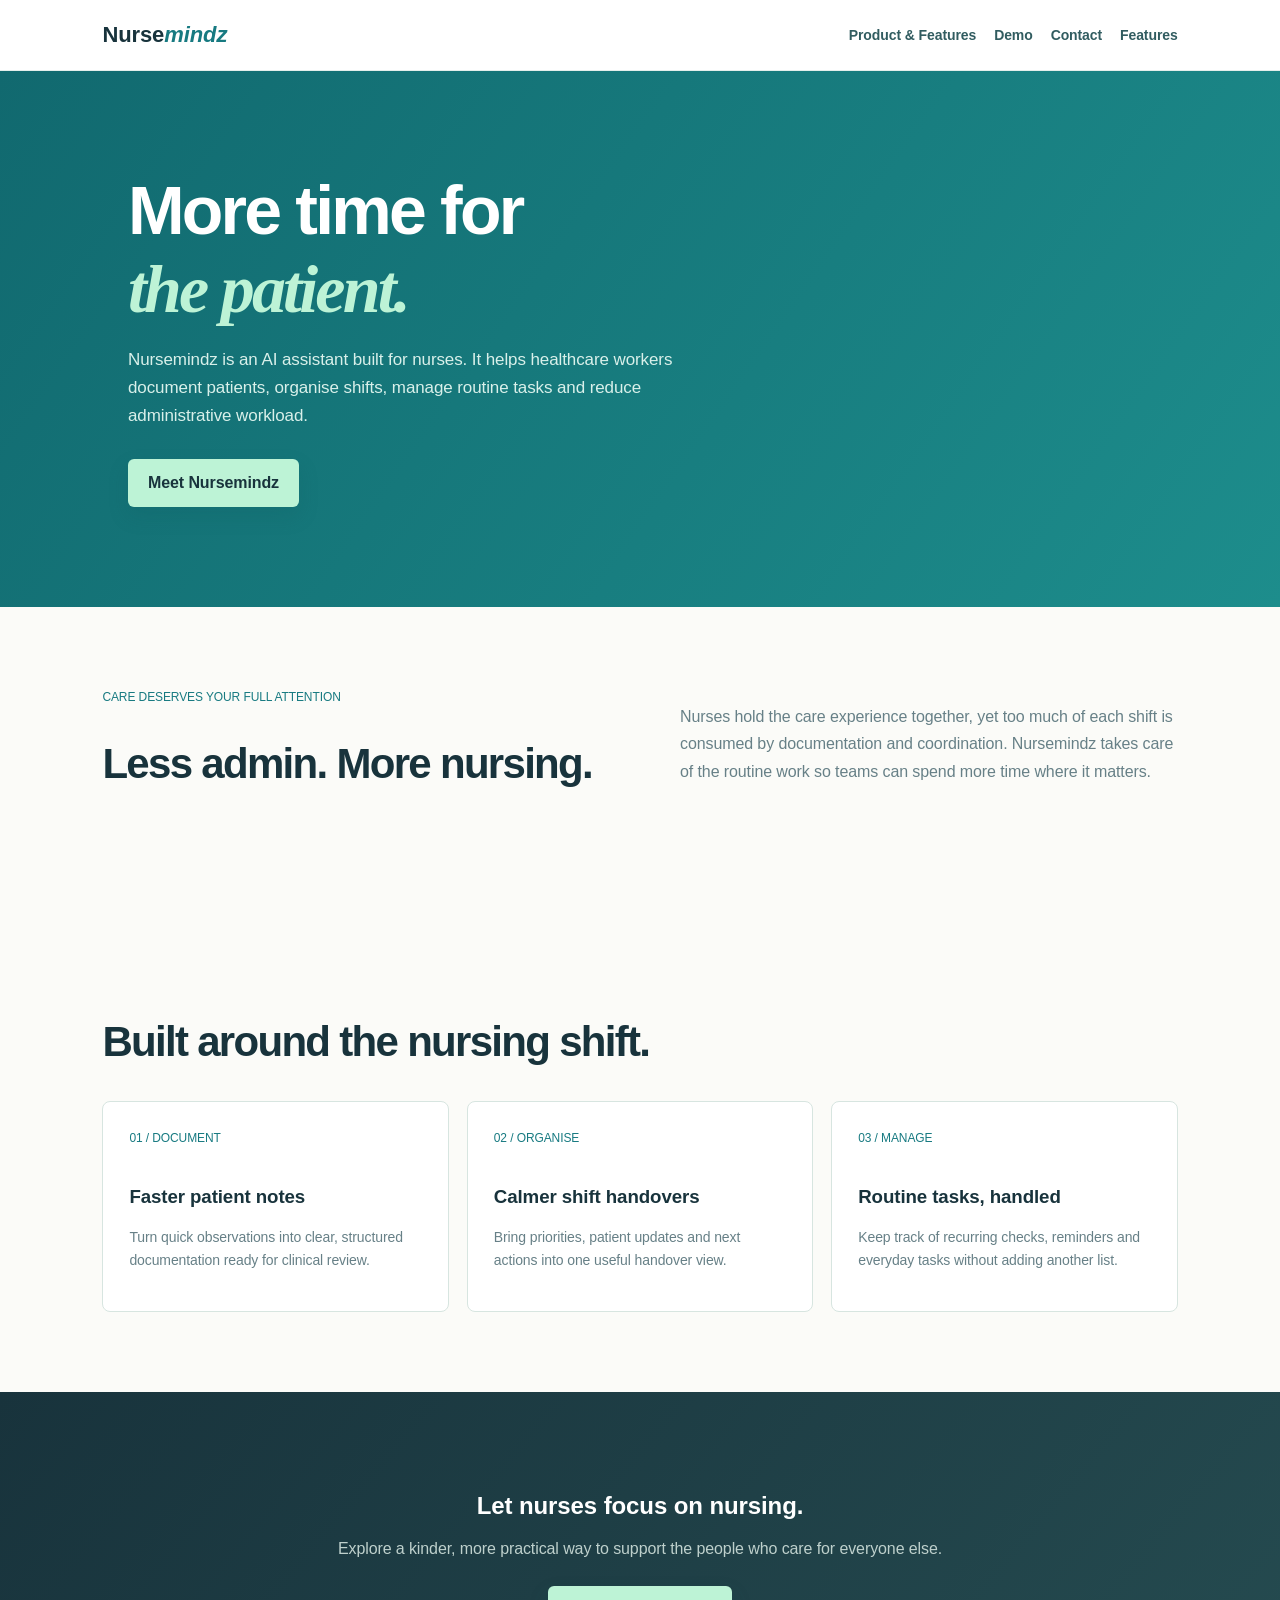
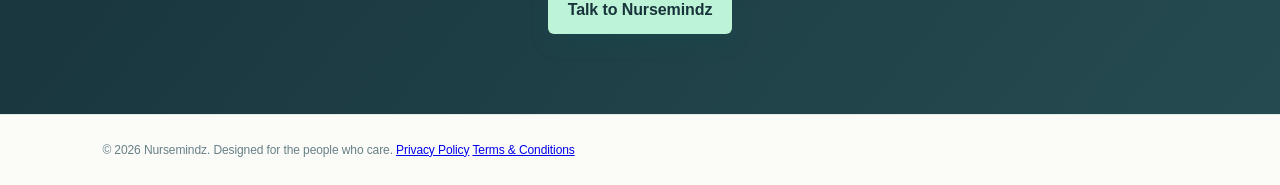
==== index.html @ aad873a4 "Initial commit" ====
<!doctype html><html><head><meta name="viewport" content="width=device-width"><title>Nursemindz | More time for care</title><style>body{margin:0;font-family:Arial;background:#fbfbf8;color:#18333c}.nav{padding:22px 8%;display:flex;justify-content:space-between;background:white}.logo{font-weight:800;font-size:22px}.logo i{color:#177a81}.nav a{margin-left:18px;font-size:14px}.hero{background:#177a81;color:white;padding:100px 10%}.hero h1{font-size:68px;margin:0}.hero h1 em{color:#bdf3d6;font-family:Georgia}.hero p{max-width:570px;line-height:1.65;color:#d9f0ea;font-size:17px}.btn{display:inline-block;background:#bdf3d6;color:#18333c;padding:15px 20px;font-weight:bold;margin-top:12px}.wrap{max-width:1100px;margin:auto;padding:80px 8%}.intro{display:grid;grid-template-columns:1fr 1fr;gap:80px}.intro p{color:#678087;line-height:1.7}.grid{display:grid;grid-template-columns:repeat(3,1fr);gap:18px}.card{padding:26px;background:#fff;border:1px solid #d7e5e0}.card span{color:#177a81;font-size:12px}.card h3{margin-top:40px}.card p{color:#678087;line-height:1.6;font-size:14px}.band{background:#18333c;color:white;text-align:center;padding:80px 8%}.band p{color:#bed0cc}.foot{padding:28px 8%;font-size:12px;color:#678087}@media(max-width:700px){.hero h1{font-size:45px}.intro,.grid{grid-template-columns:1fr}}</style><link rel="stylesheet" href="professional.css"></head><body><header class="nav"><span class="logo">Nurse<i>mindz</i></span><nav><a href="product.html">Product &amp; Features</a><a href="demo.html">Demo</a><a href="contact.html">Contact</a><a href="#features">Features</a></nav></header><main><section class="hero"><h1>More time for<br><em>the patient.</em></h1><p>Nursemindz is an AI assistant built for nurses. It helps healthcare workers document patients, organise shifts, manage routine tasks and reduce administrative workload.</p><a class="btn" href="#contact">Meet Nursemindz</a></section><section class="wrap intro"><div><span style="color:#177a81;font-size:12px">CARE DESERVES YOUR FULL ATTENTION</span><h2>Less admin. More nursing.</h2></div><p>Nurses hold the care experience together, yet too much of each shift is consumed by documentation and coordination. Nursemindz takes care of the routine work so teams can spend more time where it matters.</p></section><section class="wrap" id="features"><h2>Built around the nursing shift.</h2><div class="grid"><article class="card"><span>01 / DOCUMENT</span><h3>Faster patient notes</h3><p>Turn quick observations into clear, structured documentation ready for clinical review.</p></article><article class="card"><span>02 / ORGANISE</span><h3>Calmer shift handovers</h3><p>Bring priorities, patient updates and next actions into one useful handover view.</p></article><article class="card"><span>03 / MANAGE</span><h3>Routine tasks, handled</h3><p>Keep track of recurring checks, reminders and everyday tasks without adding another list.</p></article></div></section><section class="band" id="contact"><h2>Let nurses focus on nursing.</h2><p>Explore a kinder, more practical way to support the people who care for everyone else.</p><a class="btn" href="mailto:hello@nursemindz.it.com">Talk to Nursemindz</a></section></main><footer class="foot">© 2026 Nursemindz. Designed for the people who care. <a href="privacy.html">Privacy Policy</a> <a href="terms.html">Terms &amp; Conditions</a></footer></body></html>
---- professional.css ----
body{letter-spacing:-.1px}.nav{border-bottom:1px solid #e4eeeb;align-items:center}.nav nav{display:flex;align-items:center}.nav a{color:#315c60;text-decoration:none;font-weight:600}.nav a:hover{color:#177a81}.hero{background:linear-gradient(125deg,#11696f,#1d8d8c)}.hero h1{letter-spacing:-2.8px}.btn{border-radius:6px;box-shadow:0 9px 20px rgba(16,91,94,.18);text-decoration:none}.wrap h2{font-size:42px;letter-spacing:-1.7px}.card{border-radius:8px;transition:transform .2s ease,box-shadow .2s ease}.card:hover{transform:translateY(-4px);box-shadow:0 14px 28px rgba(24,51,60,.09)}.band{background:linear-gradient(130deg,#18333c,#254b50)}.foot{border-top:1px solid #e2ebe8}
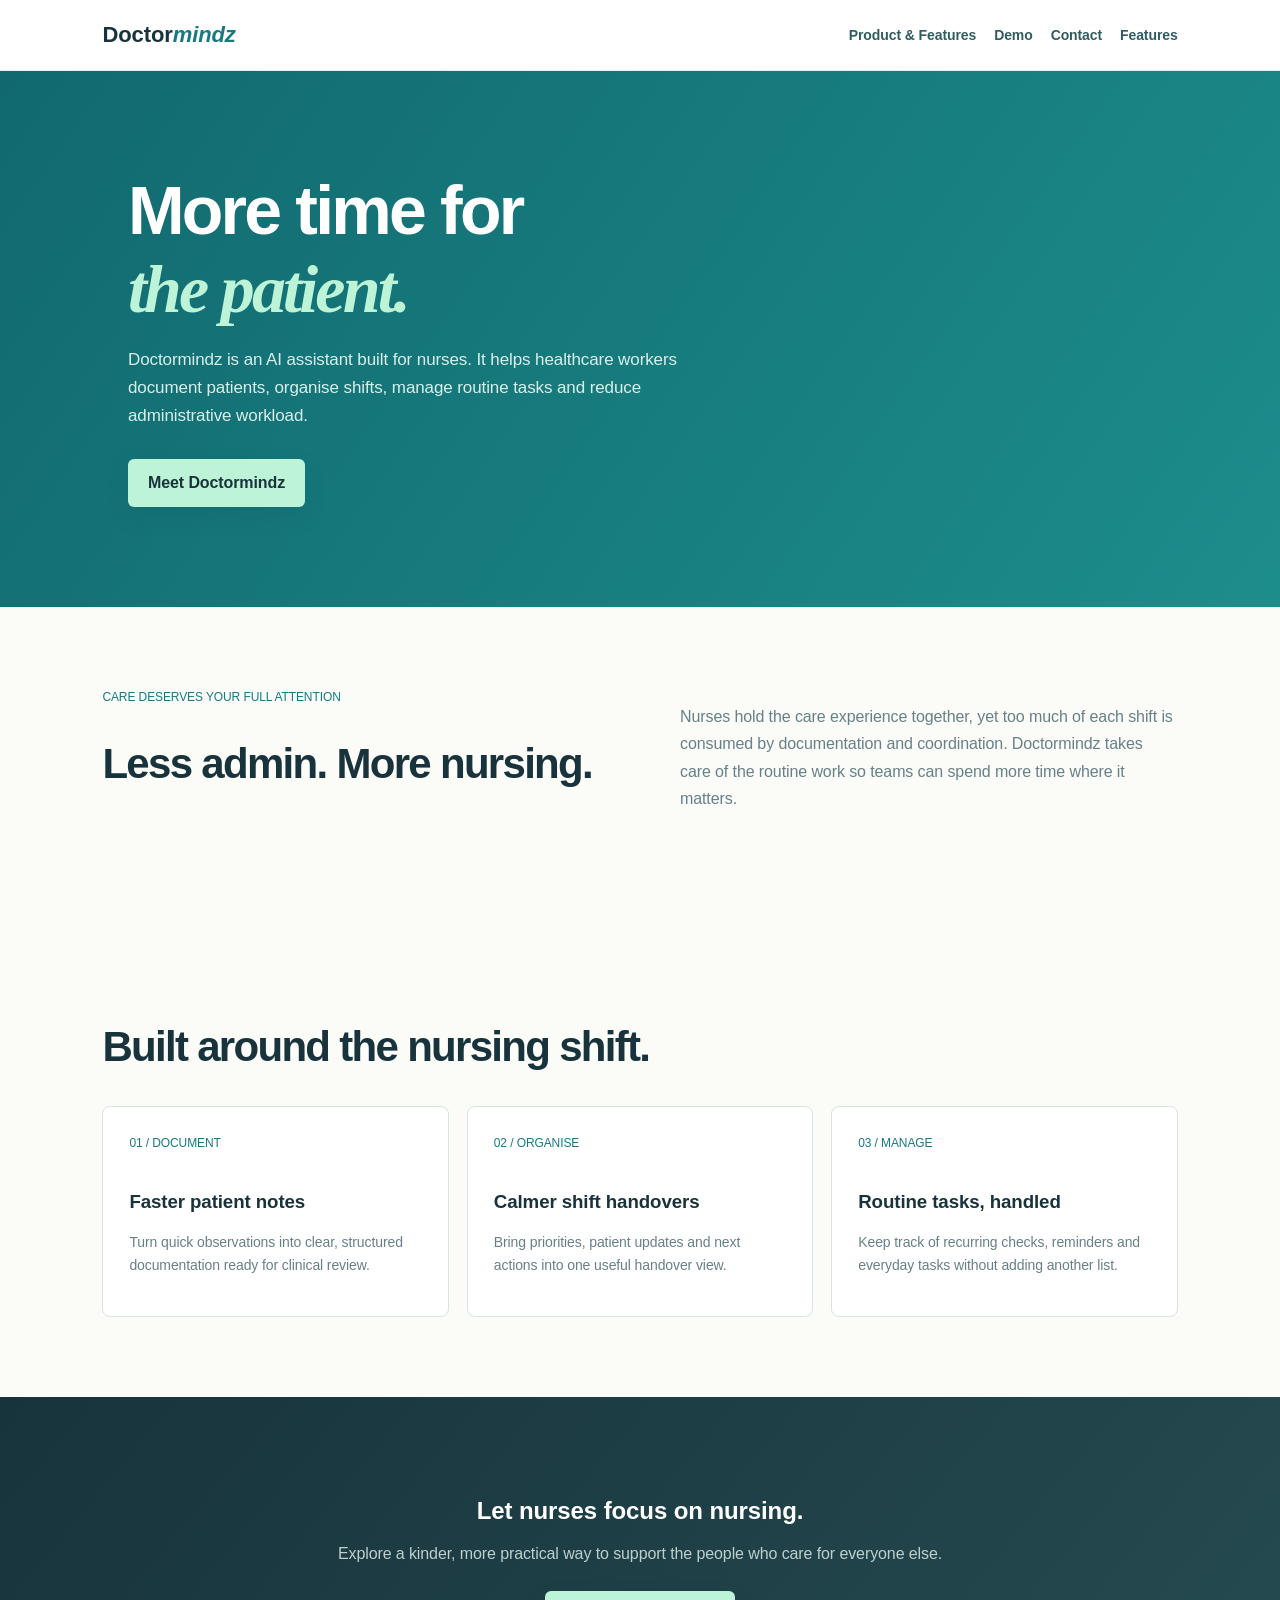
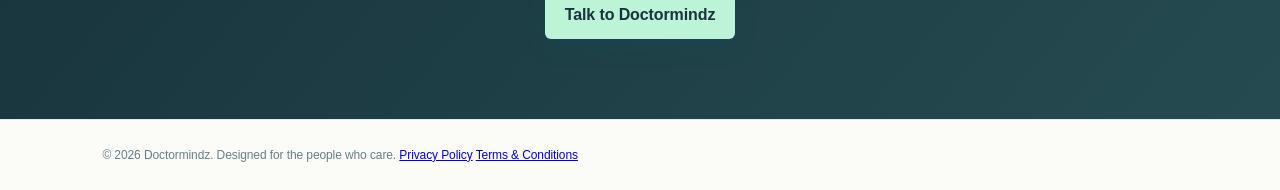
==== commit 42a1b4ea: "Rename site to Doctormindz and add SEO files" ====
--- a/index.html
+++ b/index.html
@@ -1 +1 @@
-<!doctype html><html><head><meta name="viewport" content="width=device-width"><title>Nursemindz | More time for care</title><style>body{margin:0;font-family:Arial;background:#fbfbf8;color:#18333c}.nav{padding:22px 8%;display:flex;justify-content:space-between;background:white}.logo{font-weight:800;font-size:22px}.logo i{color:#177a81}.nav a{margin-left:18px;font-size:14px}.hero{background:#177a81;color:white;padding:100px 10%}.hero h1{font-size:68px;margin:0}.hero h1 em{color:#bdf3d6;font-family:Georgia}.hero p{max-width:570px;line-height:1.65;color:#d9f0ea;font-size:17px}.btn{display:inline-block;background:#bdf3d6;color:#18333c;padding:15px 20px;font-weight:bold;margin-top:12px}.wrap{max-width:1100px;margin:auto;padding:80px 8%}.intro{display:grid;grid-template-columns:1fr 1fr;gap:80px}.intro p{color:#678087;line-height:1.7}.grid{display:grid;grid-template-columns:repeat(3,1fr);gap:18px}.card{padding:26px;background:#fff;border:1px solid #d7e5e0}.card span{color:#177a81;font-size:12px}.card h3{margin-top:40px}.card p{color:#678087;line-height:1.6;font-size:14px}.band{background:#18333c;color:white;text-align:center;padding:80px 8%}.band p{color:#bed0cc}.foot{padding:28px 8%;font-size:12px;color:#678087}@media(max-width:700px){.hero h1{font-size:45px}.intro,.grid{grid-template-columns:1fr}}</style><link rel="stylesheet" href="professional.css"></head><body><header class="nav"><span class="logo">Nurse<i>mindz</i></span><nav><a href="product.html">Product &amp; Features</a><a href="demo.html">Demo</a><a href="contact.html">Contact</a><a href="#features">Features</a></nav></header><main><section class="hero"><h1>More time for<br><em>the patient.</em></h1><p>Nursemindz is an AI assistant built for nurses. It helps healthcare workers document patients, organise shifts, manage routine tasks and reduce administrative workload.</p><a class="btn" href="#contact">Meet Nursemindz</a></section><section class="wrap intro"><div><span style="color:#177a81;font-size:12px">CARE DESERVES YOUR FULL ATTENTION</span><h2>Less admin. More nursing.</h2></div><p>Nurses hold the care experience together, yet too much of each shift is consumed by documentation and coordination. Nursemindz takes care of the routine work so teams can spend more time where it matters.</p></section><section class="wrap" id="features"><h2>Built around the nursing shift.</h2><div class="grid"><article class="card"><span>01 / DOCUMENT</span><h3>Faster patient notes</h3><p>Turn quick observations into clear, structured documentation ready for clinical review.</p></article><article class="card"><span>02 / ORGANISE</span><h3>Calmer shift handovers</h3><p>Bring priorities, patient updates and next actions into one useful handover view.</p></article><article class="card"><span>03 / MANAGE</span><h3>Routine tasks, handled</h3><p>Keep track of recurring checks, reminders and everyday tasks without adding another list.</p></article></div></section><section class="band" id="contact"><h2>Let nurses focus on nursing.</h2><p>Explore a kinder, more practical way to support the people who care for everyone else.</p><a class="btn" href="mailto:hello@nursemindz.it.com">Talk to Nursemindz</a></section></main><footer class="foot">© 2026 Nursemindz. Designed for the people who care. <a href="privacy.html">Privacy Policy</a> <a href="terms.html">Terms &amp; Conditions</a></footer></body></html>
+<!doctype html><html><head><meta name="viewport" content="width=device-width"><title>Doctormindz | More time for care</title><style>body{margin:0;font-family:Arial;background:#fbfbf8;color:#18333c}.nav{padding:22px 8%;display:flex;justify-content:space-between;background:white}.logo{font-weight:800;font-size:22px}.logo i{color:#177a81}.nav a{margin-left:18px;font-size:14px}.hero{background:#177a81;color:white;padding:100px 10%}.hero h1{font-size:68px;margin:0}.hero h1 em{color:#bdf3d6;font-family:Georgia}.hero p{max-width:570px;line-height:1.65;color:#d9f0ea;font-size:17px}.btn{display:inline-block;background:#bdf3d6;color:#18333c;padding:15px 20px;font-weight:bold;margin-top:12px}.wrap{max-width:1100px;margin:auto;padding:80px 8%}.intro{display:grid;grid-template-columns:1fr 1fr;gap:80px}.intro p{color:#678087;line-height:1.7}.grid{display:grid;grid-template-columns:repeat(3,1fr);gap:18px}.card{padding:26px;background:#fff;border:1px solid #d7e5e0}.card span{color:#177a81;font-size:12px}.card h3{margin-top:40px}.card p{color:#678087;line-height:1.6;font-size:14px}.band{background:#18333c;color:white;text-align:center;padding:80px 8%}.band p{color:#bed0cc}.foot{padding:28px 8%;font-size:12px;color:#678087}@media(max-width:700px){.hero h1{font-size:45px}.intro,.grid{grid-template-columns:1fr}}</style><link rel="stylesheet" href="professional.css"></head><body><header class="nav"><span class="logo">Doctor<i>mindz</i></span><nav><a href="product.html">Product &amp; Features</a><a href="demo.html">Demo</a><a href="contact.html">Contact</a><a href="#features">Features</a></nav></header><main><section class="hero"><h1>More time for<br><em>the patient.</em></h1><p>Doctormindz is an AI assistant built for nurses. It helps healthcare workers document patients, organise shifts, manage routine tasks and reduce administrative workload.</p><a class="btn" href="#contact">Meet Doctormindz</a></section><section class="wrap intro"><div><span style="color:#177a81;font-size:12px">CARE DESERVES YOUR FULL ATTENTION</span><h2>Less admin. More nursing.</h2></div><p>Nurses hold the care experience together, yet too much of each shift is consumed by documentation and coordination. Doctormindz takes care of the routine work so teams can spend more time where it matters.</p></section><section class="wrap" id="features"><h2>Built around the nursing shift.</h2><div class="grid"><article class="card"><span>01 / DOCUMENT</span><h3>Faster patient notes</h3><p>Turn quick observations into clear, structured documentation ready for clinical review.</p></article><article class="card"><span>02 / ORGANISE</span><h3>Calmer shift handovers</h3><p>Bring priorities, patient updates and next actions into one useful handover view.</p></article><article class="card"><span>03 / MANAGE</span><h3>Routine tasks, handled</h3><p>Keep track of recurring checks, reminders and everyday tasks without adding another list.</p></article></div></section><section class="band" id="contact"><h2>Let nurses focus on nursing.</h2><p>Explore a kinder, more practical way to support the people who care for everyone else.</p><a class="btn" href="mailto:hello@doctormindz.org">Talk to Doctormindz</a></section></main><footer class="foot">© 2026 Doctormindz. Designed for the people who care. <a href="privacy.html">Privacy Policy</a> <a href="terms.html">Terms &amp; Conditions</a></footer></body></html>
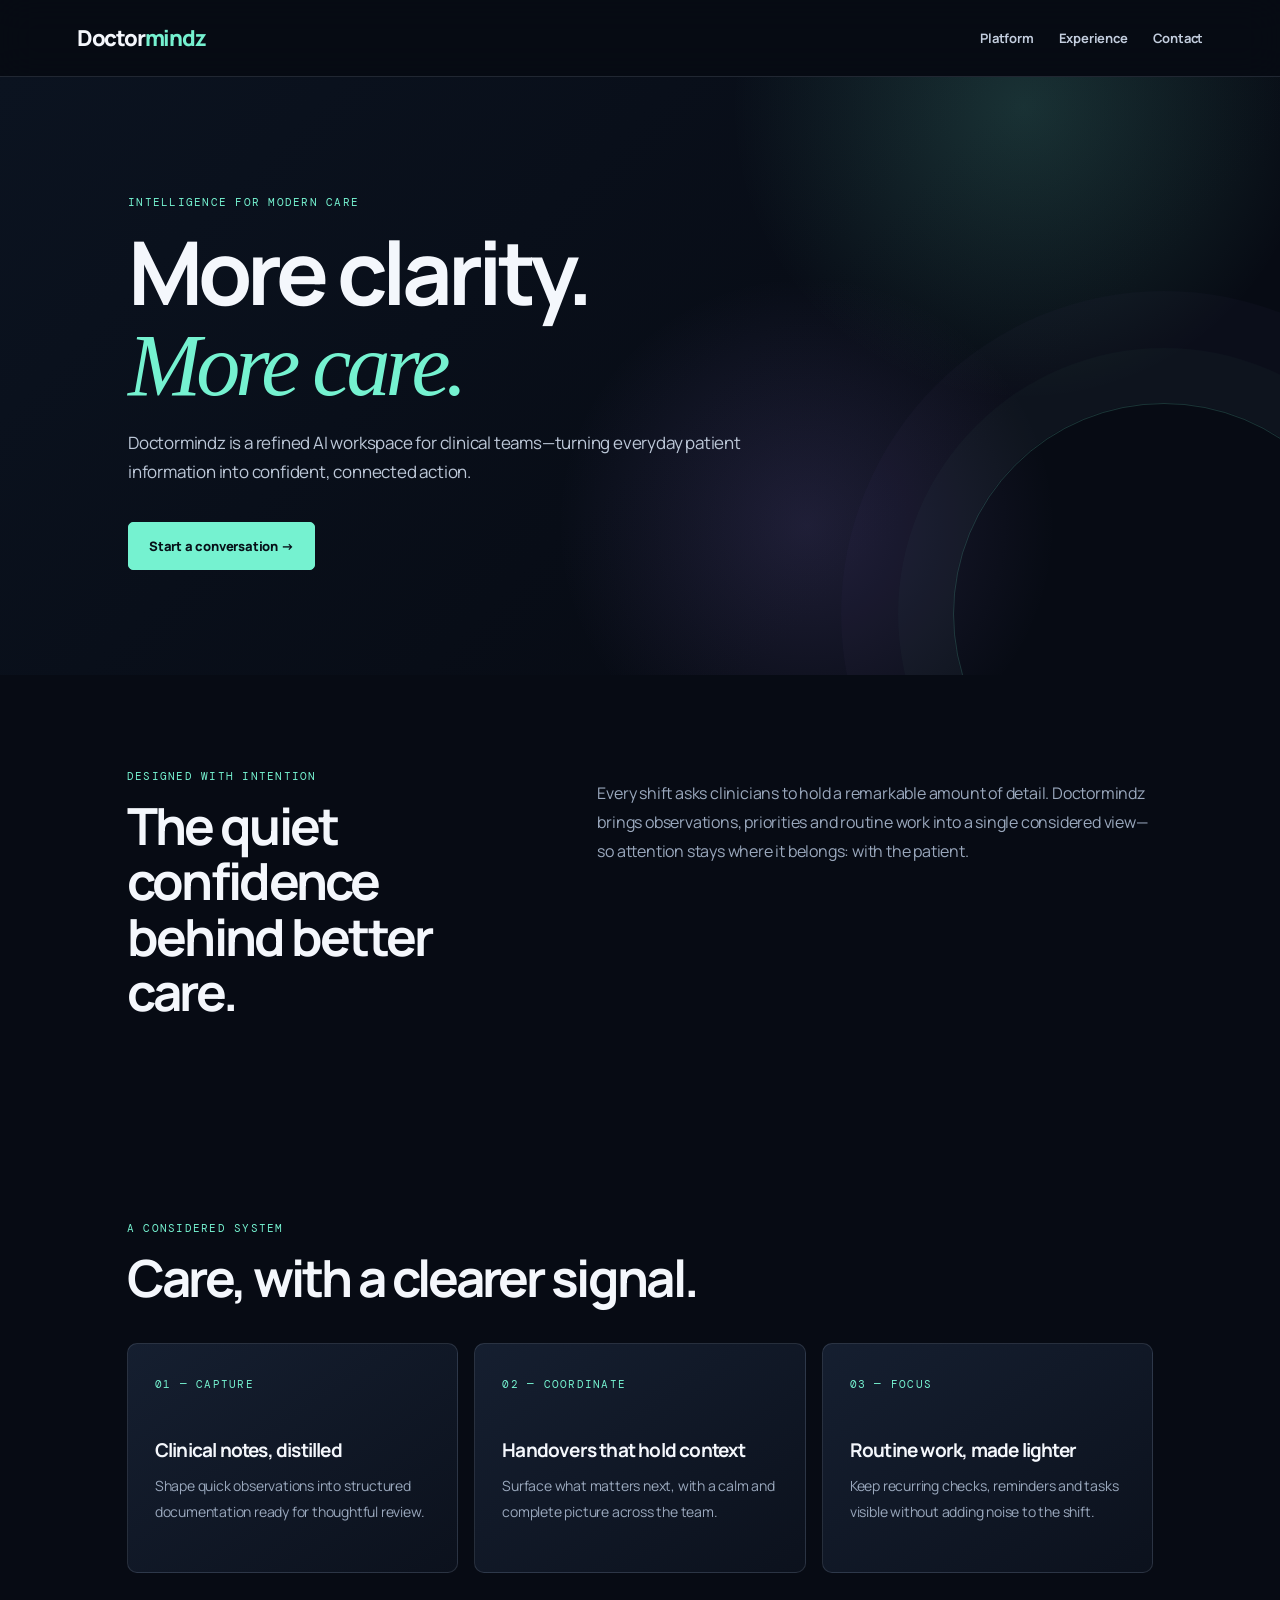
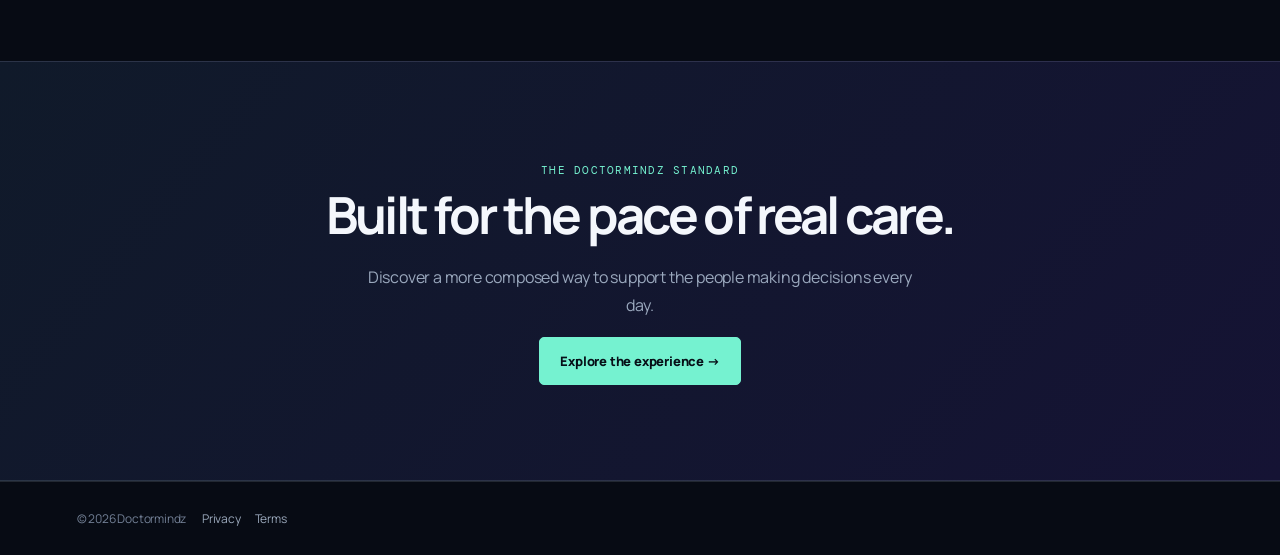
==== commit 5ecf5e8d: "Redesign site with a premium dark interface" ====
--- a/index.html
+++ b/index.html
@@ -1 +1 @@
-<!doctype html><html><head><meta name="viewport" content="width=device-width"><title>Doctormindz | More time for care</title><style>body{margin:0;font-family:Arial;background:#fbfbf8;color:#18333c}.nav{padding:22px 8%;display:flex;justify-content:space-between;background:white}.logo{font-weight:800;font-size:22px}.logo i{color:#177a81}.nav a{margin-left:18px;font-size:14px}.hero{background:#177a81;color:white;padding:100px 10%}.hero h1{font-size:68px;margin:0}.hero h1 em{color:#bdf3d6;font-family:Georgia}.hero p{max-width:570px;line-height:1.65;color:#d9f0ea;font-size:17px}.btn{display:inline-block;background:#bdf3d6;color:#18333c;padding:15px 20px;font-weight:bold;margin-top:12px}.wrap{max-width:1100px;margin:auto;padding:80px 8%}.intro{display:grid;grid-template-columns:1fr 1fr;gap:80px}.intro p{color:#678087;line-height:1.7}.grid{display:grid;grid-template-columns:repeat(3,1fr);gap:18px}.card{padding:26px;background:#fff;border:1px solid #d7e5e0}.card span{color:#177a81;font-size:12px}.card h3{margin-top:40px}.card p{color:#678087;line-height:1.6;font-size:14px}.band{background:#18333c;color:white;text-align:center;padding:80px 8%}.band p{color:#bed0cc}.foot{padding:28px 8%;font-size:12px;color:#678087}@media(max-width:700px){.hero h1{font-size:45px}.intro,.grid{grid-template-columns:1fr}}</style><link rel="stylesheet" href="professional.css"></head><body><header class="nav"><span class="logo">Doctor<i>mindz</i></span><nav><a href="product.html">Product &amp; Features</a><a href="demo.html">Demo</a><a href="contact.html">Contact</a><a href="#features">Features</a></nav></header><main><section class="hero"><h1>More time for<br><em>the patient.</em></h1><p>Doctormindz is an AI assistant built for nurses. It helps healthcare workers document patients, organise shifts, manage routine tasks and reduce administrative workload.</p><a class="btn" href="#contact">Meet Doctormindz</a></section><section class="wrap intro"><div><span style="color:#177a81;font-size:12px">CARE DESERVES YOUR FULL ATTENTION</span><h2>Less admin. More nursing.</h2></div><p>Nurses hold the care experience together, yet too much of each shift is consumed by documentation and coordination. Doctormindz takes care of the routine work so teams can spend more time where it matters.</p></section><section class="wrap" id="features"><h2>Built around the nursing shift.</h2><div class="grid"><article class="card"><span>01 / DOCUMENT</span><h3>Faster patient notes</h3><p>Turn quick observations into clear, structured documentation ready for clinical review.</p></article><article class="card"><span>02 / ORGANISE</span><h3>Calmer shift handovers</h3><p>Bring priorities, patient updates and next actions into one useful handover view.</p></article><article class="card"><span>03 / MANAGE</span><h3>Routine tasks, handled</h3><p>Keep track of recurring checks, reminders and everyday tasks without adding another list.</p></article></div></section><section class="band" id="contact"><h2>Let nurses focus on nursing.</h2><p>Explore a kinder, more practical way to support the people who care for everyone else.</p><a class="btn" href="mailto:hello@doctormindz.org">Talk to Doctormindz</a></section></main><footer class="foot">© 2026 Doctormindz. Designed for the people who care. <a href="privacy.html">Privacy Policy</a> <a href="terms.html">Terms &amp; Conditions</a></footer></body></html>
+<!doctype html><html lang="en"><head><meta charset="utf-8"><meta name="viewport" content="width=device-width,initial-scale=1"><title>Doctormindz | Clinical intelligence, elevated</title><link rel="stylesheet" href="professional.css"></head><body><header class="nav"><span class="logo">Doctor<i>mindz</i></span><nav><a href="product.html">Platform</a><a href="demo.html">Experience</a><a href="contact.html">Contact</a></nav></header><main><section class="hero"><span class="eyebrow">Intelligence for modern care</span><h1>More clarity.<br><em>More care.</em></h1><p>Doctormindz is a refined AI workspace for clinical teams—turning everyday patient information into confident, connected action.</p><a class="btn" href="contact.html">Start a conversation →</a></section><section class="wrap intro"><div><span class="eyebrow">Designed with intention</span><h2>The quiet confidence behind better care.</h2></div><p>Every shift asks clinicians to hold a remarkable amount of detail. Doctormindz brings observations, priorities and routine work into a single considered view—so attention stays where it belongs: with the patient.</p></section><section class="wrap"><span class="eyebrow">A considered system</span><h2>Care, with a clearer signal.</h2><div class="grid"><article class="card"><span>01 — Capture</span><h3>Clinical notes, distilled</h3><p>Shape quick observations into structured documentation ready for thoughtful review.</p></article><article class="card"><span>02 — Coordinate</span><h3>Handovers that hold context</h3><p>Surface what matters next, with a calm and complete picture across the team.</p></article><article class="card"><span>03 — Focus</span><h3>Routine work, made lighter</h3><p>Keep recurring checks, reminders and tasks visible without adding noise to the shift.</p></article></div></section><section class="band"><span class="eyebrow">The Doctormindz standard</span><h2>Built for the pace of real care.</h2><p>Discover a more composed way to support the people making decisions every day.</p><a class="btn" href="demo.html">Explore the experience →</a></section></main><footer class="foot">© 2026 Doctormindz <a href="privacy.html">Privacy</a><a href="terms.html">Terms</a></footer></body></html>
--- a/professional.css
+++ b/professional.css
@@ -1 +1,3 @@
-body{letter-spacing:-.1px}.nav{border-bottom:1px solid #e4eeeb;align-items:center}.nav nav{display:flex;align-items:center}.nav a{color:#315c60;text-decoration:none;font-weight:600}.nav a:hover{color:#177a81}.hero{background:linear-gradient(125deg,#11696f,#1d8d8c)}.hero h1{letter-spacing:-2.8px}.btn{border-radius:6px;box-shadow:0 9px 20px rgba(16,91,94,.18);text-decoration:none}.wrap h2{font-size:42px;letter-spacing:-1.7px}.card{border-radius:8px;transition:transform .2s ease,box-shadow .2s ease}.card:hover{transform:translateY(-4px);box-shadow:0 14px 28px rgba(24,51,60,.09)}.band{background:linear-gradient(130deg,#18333c,#254b50)}.foot{border-top:1px solid #e2ebe8}
+@import url('https://fonts.googleapis.com/css2?family=DM+Mono:wght@400;500&family=Manrope:wght@400;500;600;700;800&display=swap');
+
+:root{--ink:#070b14;--panel:#0e1523;--panel-2:#121c2d;--line:rgba(213,230,255,.13);--text:#f4f7fc;--muted:#9aa8bd;--aqua:#75f2d0;--violet:#a78bfa}*{box-sizing:border-box}body{margin:0;background:var(--ink);color:var(--text);font-family:Manrope,Arial,sans-serif;letter-spacing:-.2px}.nav{position:relative;z-index:2;display:flex;align-items:center;justify-content:space-between;padding:23px max(6vw,24px);border-bottom:1px solid var(--line);background:rgba(7,11,20,.82);backdrop-filter:blur(18px)}.logo{font-size:22px;font-weight:800;letter-spacing:-1.2px}.logo i{color:var(--aqua);font-style:normal}.nav nav{display:flex;gap:25px;align-items:center}.nav a{color:#c3cede;text-decoration:none;font-size:13px;font-weight:700;transition:color .2s}.nav a:hover{color:var(--aqua)}.hero{position:relative;overflow:hidden;padding:112px max(10vw,24px) 105px;background:radial-gradient(circle at 80% 5%,rgba(116,242,208,.16),transparent 25%),radial-gradient(circle at 63% 75%,rgba(167,139,250,.15),transparent 27%),linear-gradient(135deg,#0b1320 0%,#070b14 72%)}.hero:after{content:'';position:absolute;right:-95px;bottom:-150px;width:420px;height:420px;border:1px solid rgba(117,242,208,.18);border-radius:50%;box-shadow:0 0 0 55px rgba(117,242,208,.025),0 0 0 112px rgba(167,139,250,.025)}.eyebrow,.card span,.num{display:inline-block;color:var(--aqua);font-family:'DM Mono',monospace;font-size:11px;letter-spacing:1.25px;text-transform:uppercase}.hero h1{position:relative;z-index:1;max-width:810px;margin:16px 0;font-size:clamp(48px,7vw,88px);line-height:1.02;letter-spacing:-5px}.hero h1 em{font-family:Georgia,serif;font-weight:400;color:var(--aqua)}.hero p{position:relative;z-index:1;max-width:620px;color:#bdc8d8;font-size:17px;line-height:1.75}.btn{display:inline-flex;position:relative;z-index:1;align-items:center;gap:10px;margin-top:18px;padding:14px 20px;border:1px solid var(--aqua);border-radius:5px;background:var(--aqua);color:#071018;font-size:13px;font-weight:800;text-decoration:none;transition:transform .2s,box-shadow .2s}.btn:hover{transform:translateY(-2px);box-shadow:0 14px 36px rgba(117,242,208,.22)}.wrap{max-width:1180px;margin:auto;padding:88px max(6vw,24px)}.intro{display:grid;grid-template-columns:.8fr 1.2fr;gap:100px}.wrap h2{margin:13px 0 20px;font-size:clamp(34px,4vw,52px);line-height:1.08;letter-spacing:-2.7px}.wrap p{color:var(--muted);line-height:1.8}.grid{display:grid;grid-template-columns:repeat(3,1fr);gap:16px;margin-top:38px}.card{min-height:230px;padding:27px;border:1px solid var(--line);border-radius:10px;background:linear-gradient(145deg,rgba(22,32,50,.96),rgba(12,18,30,.96));transition:transform .25s,border-color .25s,background .25s}.card:hover{transform:translateY(-5px);border-color:rgba(117,242,208,.5);background:#152139}.card h3{margin:44px 0 10px;font-size:19px;letter-spacing:-.8px}.card p{margin:0;font-size:14px}.band,.dark{padding:95px max(8vw,24px);text-align:center;background:linear-gradient(130deg,#101a2a,#151334);border-top:1px solid var(--line);border-bottom:1px solid var(--line)}.band h2,.dark h2{max-width:670px;margin:0 auto 15px;font-size:clamp(34px,4vw,54px);letter-spacing:-2.7px}.band p,.dark p{max-width:570px;margin:0 auto;color:var(--muted);line-height:1.7}.foot{padding:28px max(6vw,24px);border-top:1px solid var(--line);color:#738096;font-size:12px}.foot a{margin-left:14px;color:#9ba9bc;text-decoration:none}.foot a:hover{color:var(--aqua)}.form-card{padding:32px;border:1px solid var(--line);border-radius:10px;background:var(--panel)}label{display:block;margin:18px 0 7px;color:#c9d3e2;font-family:'DM Mono',monospace;font-size:11px;letter-spacing:1px;text-transform:uppercase}input,textarea{width:100%;padding:14px;border:1px solid var(--line);border-radius:5px;background:#09101b;color:var(--text);font:inherit}textarea{min-height:130px;resize:vertical}button.btn{cursor:pointer}.legal{max-width:800px}.legal h1{font-size:52px;letter-spacing:-3px}.legal h2{margin-top:46px;font-size:24px;letter-spacing:-1px}.legal a{color:var(--aqua)}@media(max-width:720px){.nav{align-items:flex-start;gap:18px}.nav nav{gap:12px;flex-wrap:wrap;justify-content:flex-end}.nav a{font-size:11px}.hero{padding-top:80px}.hero h1{letter-spacing:-3px}.intro,.grid{grid-template-columns:1fr;gap:16px}.wrap{padding-top:66px;padding-bottom:66px}}
